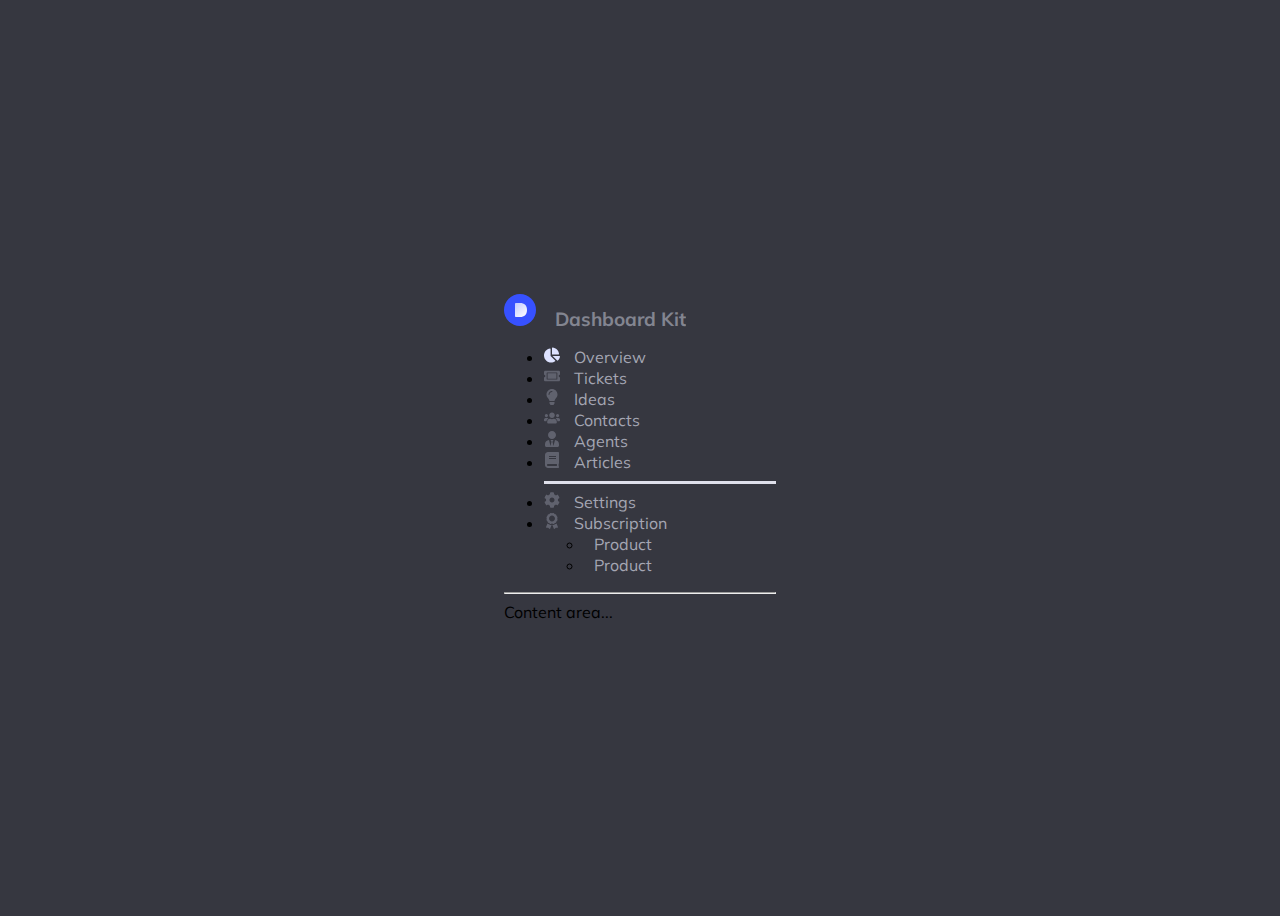
==== dashboard.html @ 832b29c3 "dashboard sidebar finished" ====
<!DOCTYPE html>
<html lang="en">
<head>
  <meta charset="UTF-8">
  <meta http-equiv="X-UA-Compatible" content="IE=edge">
  <meta name="viewport" content="width=device-width, initial-scale=1.0">
  <title>Document</title>
  <link rel="stylesheet" href="main.css">
  <link rel="stylesheet" href="style.css">
 <link
      href="https://cdn.jsdelivr.net/npm/bootstrap@5.1.3/dist/css/bootstrap.min.css"
      rel="stylesheet"
      integrity="sha384-1BmE4kWBq78iYhFldvKuhfTAU6auU8tT94WrHftjDbrCEXSU1oBoqyl2QvZ6jIW3"
      crossorigin="anonymous"
    />

</head>
<body>
 <div class="container-fluid">
    <div class="row flex-nowrap ">
        <div class="col-auto col-md-3 col-xl-2 px-sm-2 px-0 sidebar">
            <div class="d-flex flex-column align-items-center align-items-sm-start px-3 pt-2 text-white min-vh-100">
                <a href="#" class="d-flex align-items-center mb-5 text-decoration-none">
                    <img class="mx-auto d-block mt-4" src="assets/image/logomini.svg" alt="" />
                    <span class="subtitle mt-4">Dashboard Kit</span>
                </a>
                <ul class="nav nav-pills flex-column mb-sm-auto mb-0 align-items-center align-items-sm-start" id="menu">
                    <li class="nav-item mb-2">
                        <a href="#" class="nav-link align-middle px-0">
                            <img src="assets/image/1. overview.svg" alt=""> 
                            <span class="li-text ">Overview</span>
                        </a>
                    </li>
                    <li class="mb-2">
                        <a href="#" data-bs-toggle="collapse" class="nav-link px-0 align-middle">
                            <img src="assets/image/2. tickets.svg" alt=""> 
                            <span class="li-text">Tickets</span> 
                        </a>
                    <li class="mb-2">
                        <a href="#" class="nav-link px-0"> 
                            <img src="assets/image/3. ideas.svg" alt="">
                            <span class="li-text">Ideas</span>
                        </a>
                    </li>
                    <li class="mb-2">
                        <a href="#" class="nav-link px-0 align-middle">
                            <img src="assets/image/4. contacts.svg" alt="">
                            <span class="li-text">Contacts</span>
                        </a>
                    </li>
                    <li class="mb-2">
                        <a href="#submenu2" data-bs-toggle="collapse" class="nav-link px-0 align-middle ">
                            <img src="assets/image/5. agents.svg" alt="">
                            <span class="li-text">Agents</span>
                        </a>
                    </li>
                    <li class="mb-2">
                        <a href="#submenu3" data-bs-toggle="collapse" class="nav-link px-0 align-middle">
                            <img src="assets/image/6. articles.svg" alt=""> 
                            <span class="li-text">Articles</span> 
                        </a>
                            
                    </li>
                    
                        <hr width="230px;" color="#DFE0EB" size="3">
                    
                    <li class="mb-2">
                        <a href="#" class="nav-link px-0 align-middle">
                            <img src="assets/image/a_1. settings.svg" alt=""> 
                            <span class="li-text  ">Settings</span> 
                        </a>
                    </li>
                    <li class="mb-2">
                        <a href="#submenu3" data-bs-toggle="collapse" class="nav-link px-0 align-middle">
                            <img src="assets/image/a_2. subscription.svg" alt="">
                            <span class="li-text  ">Subscription</span> 
                        </a>
                        <ul class="collapse nav flex-column" id="submenu3" data-bs-parent="#menu">
                            <li class="w-100">
                                <a href="#" class="nav-link px-0"> 
                                    <span class="li-text ">Product</span> 
                                </a>
                            </li>
                            <li>
                                <a href="#" class="nav-link px-0"> 
                                    <span class="li-text ">Product</span>
                                </a>
                            </li>
                        </ul>
                    </li>
                </ul>
                <hr>
            </div>
        </div>
        <div class="col py-3">
            Content area...
        </div>
    </div>
</div>
    <script
      src="https://cdn.jsdelivr.net/npm/@popperjs/core@2.10.2/dist/umd/popper.min.js"
      integrity="sha384-7+zCNj/IqJ95wo16oMtfsKbZ9ccEh31eOz1HGyDuCQ6wgnyJNSYdrPa03rtR1zdB"
      crossorigin="anonymous"
    ></script>
    <script
      src="https://cdn.jsdelivr.net/npm/bootstrap@5.1.3/dist/js/bootstrap.min.js"
      integrity="sha384-QJHtvGhmr9XOIpI6YVutG+2QOK9T+ZnN4kzFN1RtK3zEFEIsxhlmWl5/YESvpZ13"
      crossorigin="anonymous"
    ></script>
    <script
      src="https://cdn.jsdelivr.net/npm/bootstrap@5.1.3/dist/js/bootstrap.bundle.min.js"
      integrity="sha384-ka7Sk0Gln4gmtz2MlQnikT1wXgYsOg+OMhuP+IlRH9sENBO0LRn5q+8nbTov4+1p"
      crossorigin="anonymous"
    ></script>
</body>
</html>
---- style.css ----
@import url('https://fonts.googleapis.com/css2?family=Mulish:wght@300&400&600&700&display=swap');
*{
    font-family: 'Mulish',sans-serif;
}
body{
    background-color: #363740;
    display: flex;
    align-items: center;
    justify-content: center;
    height: 100vh;
}
.container{
    width: 380px;
    height: 582px;
    border-radius: 8px;
    background-color: #FFFFFF;
    border: 1px solid #DFE0EB;
    
}
.dashboard-kit{
    font-size: 19px;
    color: #A4A6B3;
    font-weight: 700;
    line-height: 24px;
    font-style: normal;
    opacity: 0.7;
    letter-spacing: 0.4px;
}
.login-text{
    color: #252733;
    font-size: 24px;
    line-height: 40px;
    font-style: normal;
    font-weight: 700;
    letter-spacing: 0.3px;
}
.text{
    font-style: normal;
    font-weight: 400;
    font-size: 14px;
    line-height: 20px;
    color: #9FA2B4;
    letter-spacing: 0.3px;
}
.email{
    color: #9FA2B4;
    font-size: 12px;
    line-height: 15px;
    font-weight: 700;
}
#exampleInputEmail1{
    background-color: #FCFDFE;
    border: 1px solid #F0F1F7;
    border-radius: 8px;
}
#exampleInputEmail1::placeholder{
    font-size: 14px;
    line-height: 20px;
    font-weight: 400;
    color: #4B506D;
    opacity: 0.4;
}
.password{
    font-weight: 700;
    font-size: 12px;
    line-height: 15px;
    color: #9FA2B4;
}
.forgot{
    font-weight: 400;
    font-size: 10px;
    line-height: 13px;
    color: #9FA2B4;
    
}
#exampleInputPassword1{
    border: 1px solid #F0F1F7;
    background-color: #FCFDFE;
    border-radius: 8px;
    background: url('assets/image/active.svg') right no-repeat;
}
#exampleInputPassword1::placeholder{
    font-weight: 400;
    font-size: 14px;
    line-height: 20px;
    color: #4B506D;
    opacity: 0.4;
}
.btn{
    height: 48px;
    box-shadow: 0px 4px 12px rgba(55, 81, 255, 0.24);
    border-radius: 8px;
    background: #3751FF;
    color: #FFFFFF;
    font-weight: 600;
    font-size: 14px;
    line-height: 20px;
}
a{
    color: #3751FF;
    font-weight: 600;
    font-size: 14px;
    line-height: 20px;
    text-decoration: none;
}
.account-text{
    font-weight: 400;
    font-size: 14px;
    line-height: 20px;
    color: #9FA2B4;
}
.subtitle{
    font-weight: 700;
    font-size: 19px;
    line-height: 24px;
    color: #A4A6B3;
    opacity: 0.7;
    margin-left: 15px;
}
.li-text{
    font-weight: 400;
    font-size: 16px;
    line-height: 20px;
    color: #A4A6B3;
    margin-left: 10px;
}

.sidebar{
    background-color: #363740;
}
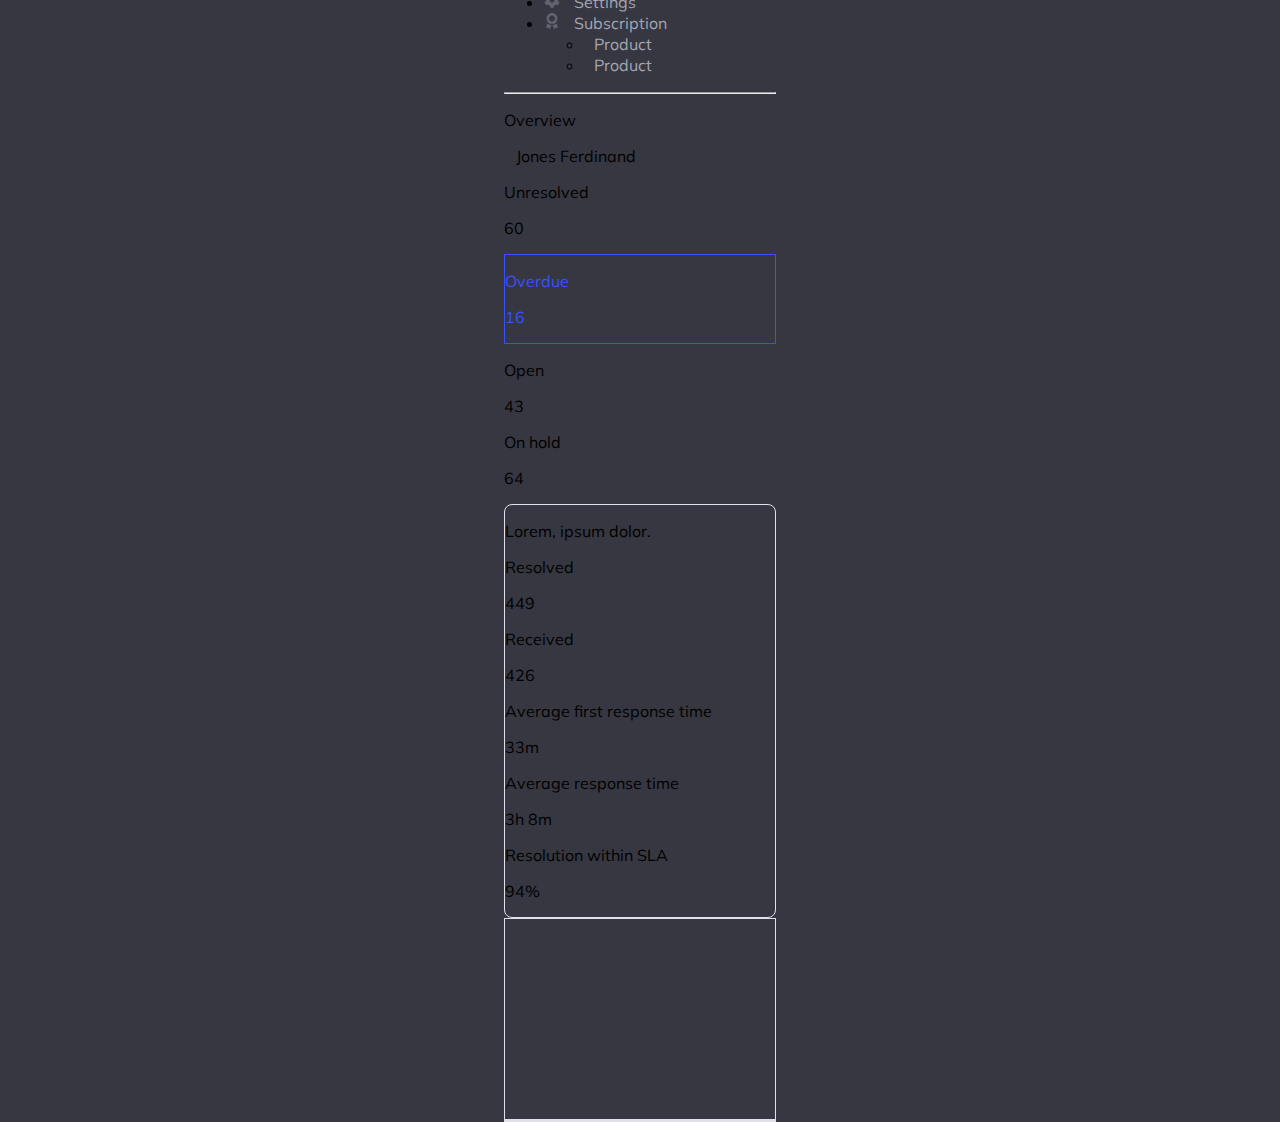
==== commit 078b8f61: "overview header and boxs finished" ====
--- a/dashboard.html
+++ b/dashboard.html
@@ -6,7 +6,6 @@
   <meta http-equiv="X-UA-Compatible" content="IE=edge">
   <meta name="viewport" content="width=device-width, initial-scale=1.0">
   <title>Document</title>
-  <link rel="stylesheet" href="main.css">
   <link rel="stylesheet" href="style.css">
  <link
       href="https://cdn.jsdelivr.net/npm/bootstrap@5.1.3/dist/css/bootstrap.min.css"
@@ -17,7 +16,7 @@
 
 </head>
 <body>
- <div class="container-fluid">
+ <div class="container-fluid h-100">
     <div class="row flex-nowrap ">
         <div class="col-auto col-md-3 col-xl-2 px-sm-2 px-0 sidebar">
             <div class="d-flex flex-column align-items-center align-items-sm-start px-3 pt-2 text-white min-vh-100">
@@ -93,8 +92,87 @@
                 <hr>
             </div>
         </div>
-        <div class="col py-3">
-            Content area...
+        <div class="col-10 px-4">
+            <div class="row mt-3 d-flex justify-content-evenly">
+                <div class="col-7 " >
+                    <p class="overview-text">Overview</p>
+
+                </div>
+                <div class="col-4 d-flex justify-content-around align-items-center" >
+                    <img src="assets/image/search.svg" alt="">
+                    <img src="assets/image/new.svg" alt="">
+                    <img src="assets/image/vertical.svg" alt="">
+                    <span class="name-text">Jones Ferdinand</span>
+                    <img src="assets/image/photo.svg" alt="">
+                </div>
+                
+            </div>
+            <div class="row mt-5">
+                <div class="col-3">
+                    <div class="box text-center">
+                        <p class=" box-text mt-4" >Unresolved</p>
+                        <p class="box-number">60</p>
+                    </div>
+                </div>
+                <div class="col-3">
+                    <div class="box text-center" style="border: 1px solid #3751FF;">
+                        <p class=" box-text mt-4" style="color: #3751FF;">Overdue</p>
+                        <p class="box-number" style="color: #3751FF;">16</p>
+                    </div>
+                </div>
+                <div class="col-3">
+                    <div class="box text-center">
+                        <p class=" box-text mt-4" >Open</p>
+                        <p class="box-number">43</p>
+                    </div>
+                </div>
+                <div class="col-3">
+                    <div class="box text-center">
+                        <p class=" box-text mt-4" >On hold</p>
+                        <p class="box-number">64</p>
+                    </div>
+                </div>
+            </div> 
+            <div class="row mt-5 mx-auto" style="border: 1px solid #DFE0EB; border-radius: 8px;">
+                <div class="col-8">
+                    <p>Lorem, ipsum dolor.</p>
+                </div>
+                <div class="col-4">
+                    <div class="row box-additional align-items-center"> 
+                        <p class="box-additional-text text-center">Resolved</p>
+                        <p class="box-additional-number text-center">449</p>
+                    </div>
+                    <div class="row box-additional">
+                        <p class="box-additional-text text-center">Received</p>
+                        <p class="box-additional-number text-center">426</p>
+                    </div>
+                    <div class="row box-additional">
+                        <p class="box-additional-text text-center">Average first response time</p>
+                        <p class="box-additional-number text-center">33m</p>
+                    </div>
+                    <div class="row box-additional">
+                        <p class="box-additional-text text-center">Average response time</p>
+                        <p class="box-additional-number text-center">3h 8m</p>
+                    </div>
+                    <div class="row box-additional">
+                        <p class="box-additional-text text-center">Resolution within SLA</p>
+                        <p class="box-additional-number text-center">94%</p>
+                    </div>
+                </div>
+            </div>
+            <div class="row d-flex justify-content-evenly">
+                <div class="col-5" style="border: 1px solid #DFE0EB; height: 200px;">
+                    <div></div>
+                    <div></div>
+                    <div></div>
+                    <div></div>
+                    <div></div>
+
+                </div>
+                <div class="col-5" style="border: 1px solid #DFE0EB;">
+
+                </div>
+            </div>
         </div>
     </div>
 </div>
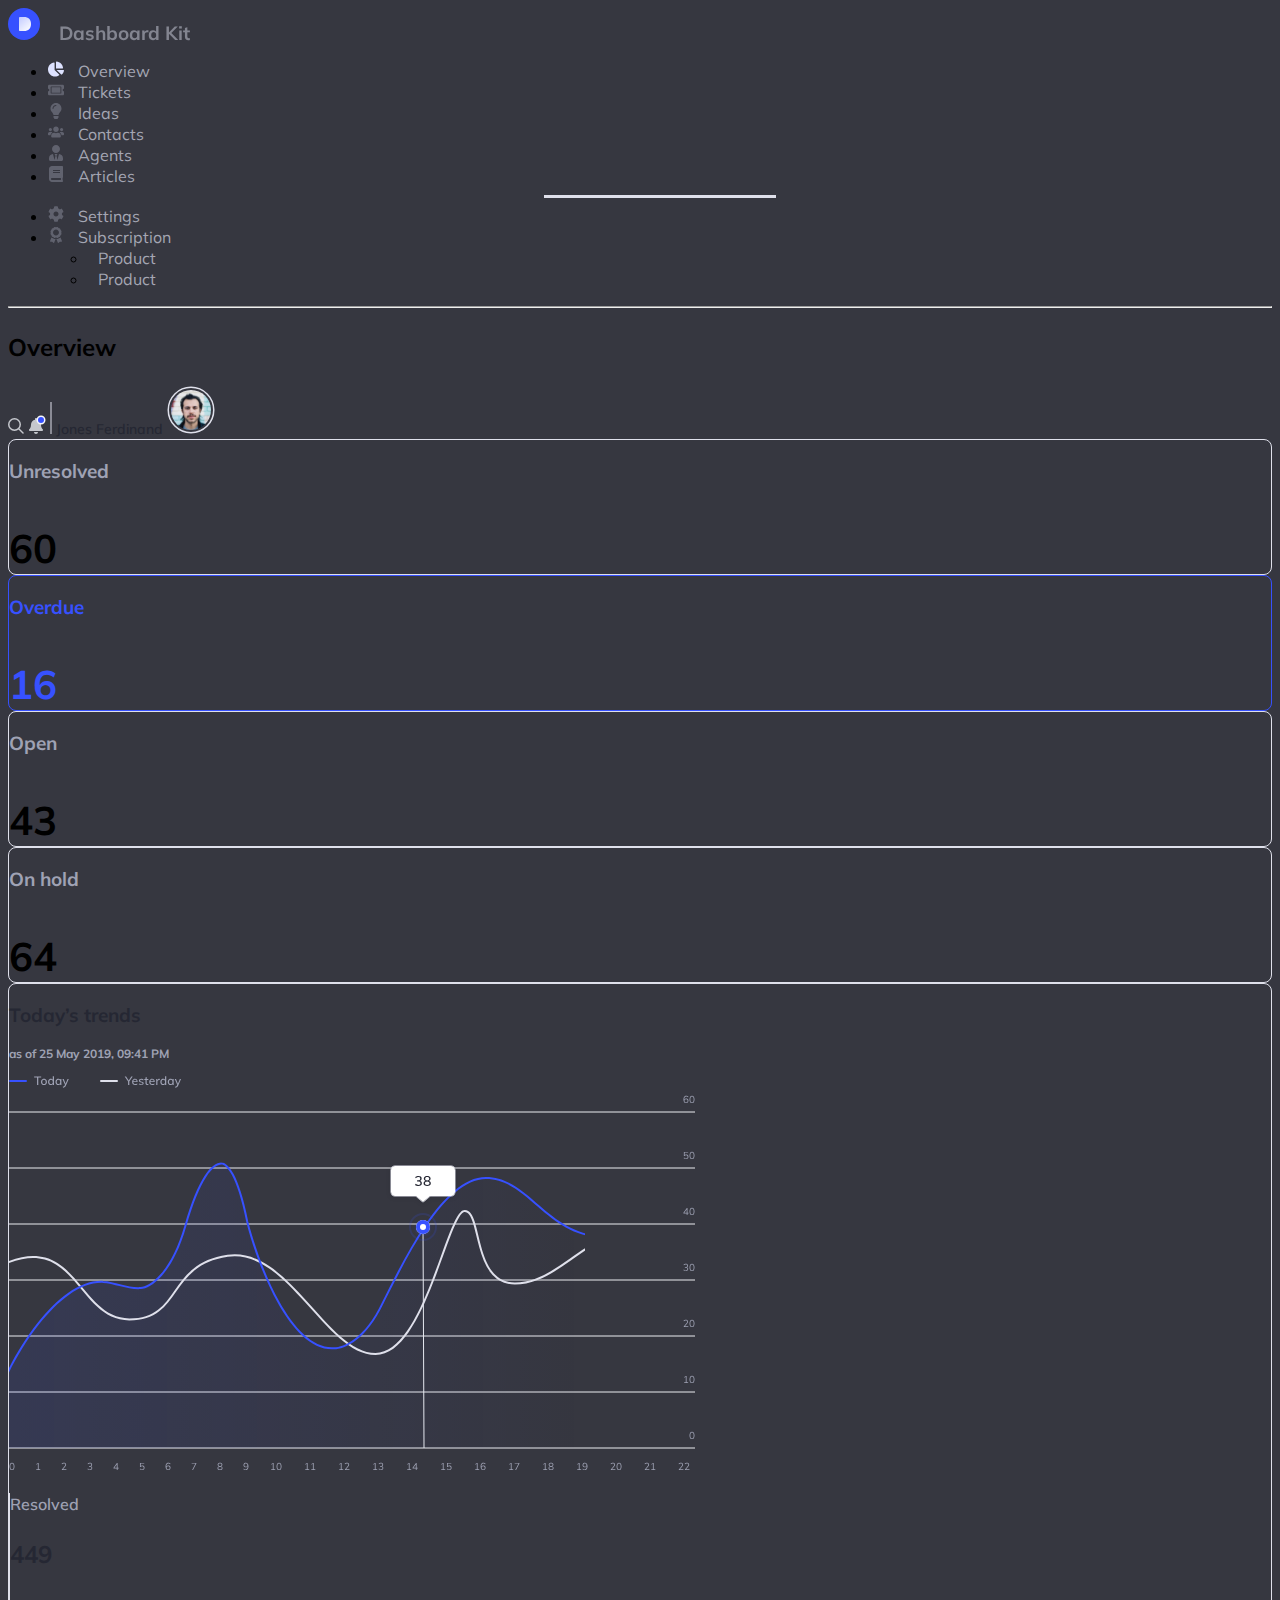
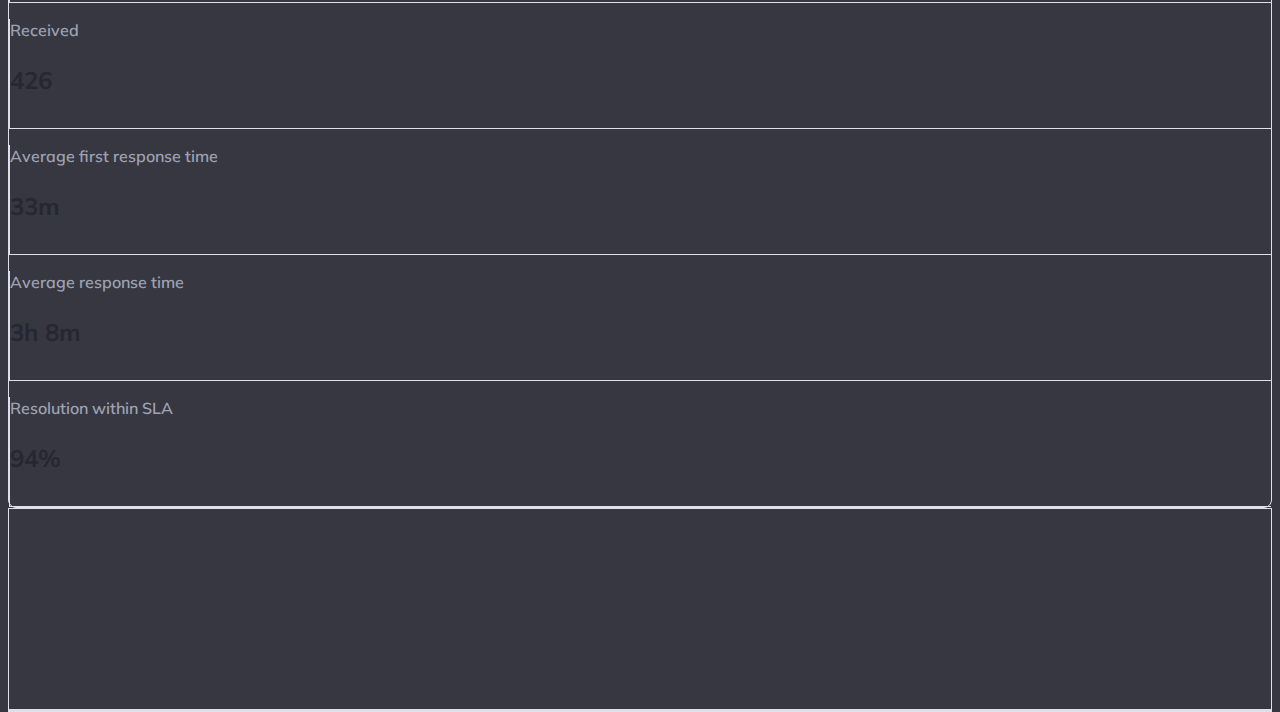
==== commit 926f594e: "home page body edited with bootstrap" ====
--- a/dashboard.html
+++ b/dashboard.html
@@ -93,12 +93,11 @@
             </div>
         </div>
         <div class="col-10 px-4">
-            <div class="row mt-3 d-flex justify-content-evenly">
-                <div class="col-7 " >
+            <div class="row mt-3 d-flex justify-content-between">
+                <div class="col-2" >
                     <p class="overview-text">Overview</p>
-
                 </div>
-                <div class="col-4 d-flex justify-content-around align-items-center" >
+                <div class="col-3 d-flex justify-content-between align-items-center">
                     <img src="assets/image/search.svg" alt="">
                     <img src="assets/image/new.svg" alt="">
                     <img src="assets/image/vertical.svg" alt="">
@@ -107,10 +106,10 @@
                 </div>
                 
             </div>
-            <div class="row mt-5">
+            <div class="row  mt-5">
                 <div class="col-3">
                     <div class="box text-center">
-                        <p class=" box-text mt-4" >Unresolved</p>
+                        <p class=" box-text mt-4">Unresolved</p>
                         <p class="box-number">60</p>
                     </div>
                 </div>
@@ -134,28 +133,33 @@
                 </div>
             </div> 
             <div class="row mt-5 mx-auto" style="border: 1px solid #DFE0EB; border-radius: 8px;">
-                <div class="col-8">
-                    <p>Lorem, ipsum dolor.</p>
+                <div class="col-9 px-4">
+                    <p class="mt-4 box-text" style="color: #252733;;">Today’s trends</p>
+                    <div class="d-flex justify-content-between">
+                        <p class="d-inline email">as of 25 May 2019, 09:41 PM</p>
+                        <img src="assets/image/graph help.svg" alt="">
+                    </div>
+                    <img class="mt-5" src="assets/image/full graph.svg" alt="">
                 </div>
-                <div class="col-4">
+                <div class="col-3">
                     <div class="row box-additional align-items-center"> 
-                        <p class="box-additional-text text-center">Resolved</p>
+                        <p class="mt-4 box-additional-text text-center">Resolved</p>
                         <p class="box-additional-number text-center">449</p>
                     </div>
                     <div class="row box-additional">
-                        <p class="box-additional-text text-center">Received</p>
+                        <p class="mt-4 box-additional-text text-center">Received</p>
                         <p class="box-additional-number text-center">426</p>
                     </div>
                     <div class="row box-additional">
-                        <p class="box-additional-text text-center">Average first response time</p>
+                        <p class="mt-4 box-additional-text text-center">Average first response time</p>
                         <p class="box-additional-number text-center">33m</p>
                     </div>
                     <div class="row box-additional">
-                        <p class="box-additional-text text-center">Average response time</p>
+                        <p class="mt-4 box-additional-text text-center">Average response time</p>
                         <p class="box-additional-number text-center">3h 8m</p>
                     </div>
                     <div class="row box-additional">
-                        <p class="box-additional-text text-center">Resolution within SLA</p>
+                        <p class="mt-4 box-additional-text text-center">Resolution within SLA</p>
                         <p class="box-additional-number text-center">94%</p>
                     </div>
                 </div>
--- a/style.css
+++ b/style.css
@@ -4,18 +4,13 @@
 }
 body{
     background-color: #363740;
-    display: flex;
-    align-items: center;
-    justify-content: center;
     height: 100vh;
 }
 .container{
-    width: 380px;
     height: 582px;
     border-radius: 8px;
     background-color: #FFFFFF;
     border: 1px solid #DFE0EB;
-    
 }
 .dashboard-kit{
     font-size: 19px;
@@ -127,4 +122,48 @@
 
 .sidebar{
     background-color: #363740;
+}
+.overview-text{
+    font-weight: 700;
+    font-size: 24px;
+    line-height: 30px;
+}
+.name-text{
+    font-weight: 600;
+    font-size: 14px;
+    line-height: 20px;
+    color: #252733;
+}
+.box{
+    height: 134px;
+    border: 1px solid #DFE0EB;
+    border-radius: 8px;
+}
+.box-text{
+    font-weight: 700;
+    font-size: 19px;
+    line-height: 24px;
+    color: #9FA2B4;
+}
+.box-number{
+    font-weight: 700;
+    font-size: 40px;
+    line-height: 50px;
+}
+.box-additional{
+    height: 109px;
+    border-bottom: 1px solid #DFE0EB;
+    border-left: 1px solid #DFE0EB;
+}
+.box-additional-text{
+    font-weight: 600;
+    font-size: 16px;
+    line-height: 22px;
+    color: #9FA2B4;
+}
+.box-additional-number{
+    font-weight: 700;
+    font-size: 24px;
+    line-height: 30px;
+    color: #252733;
 }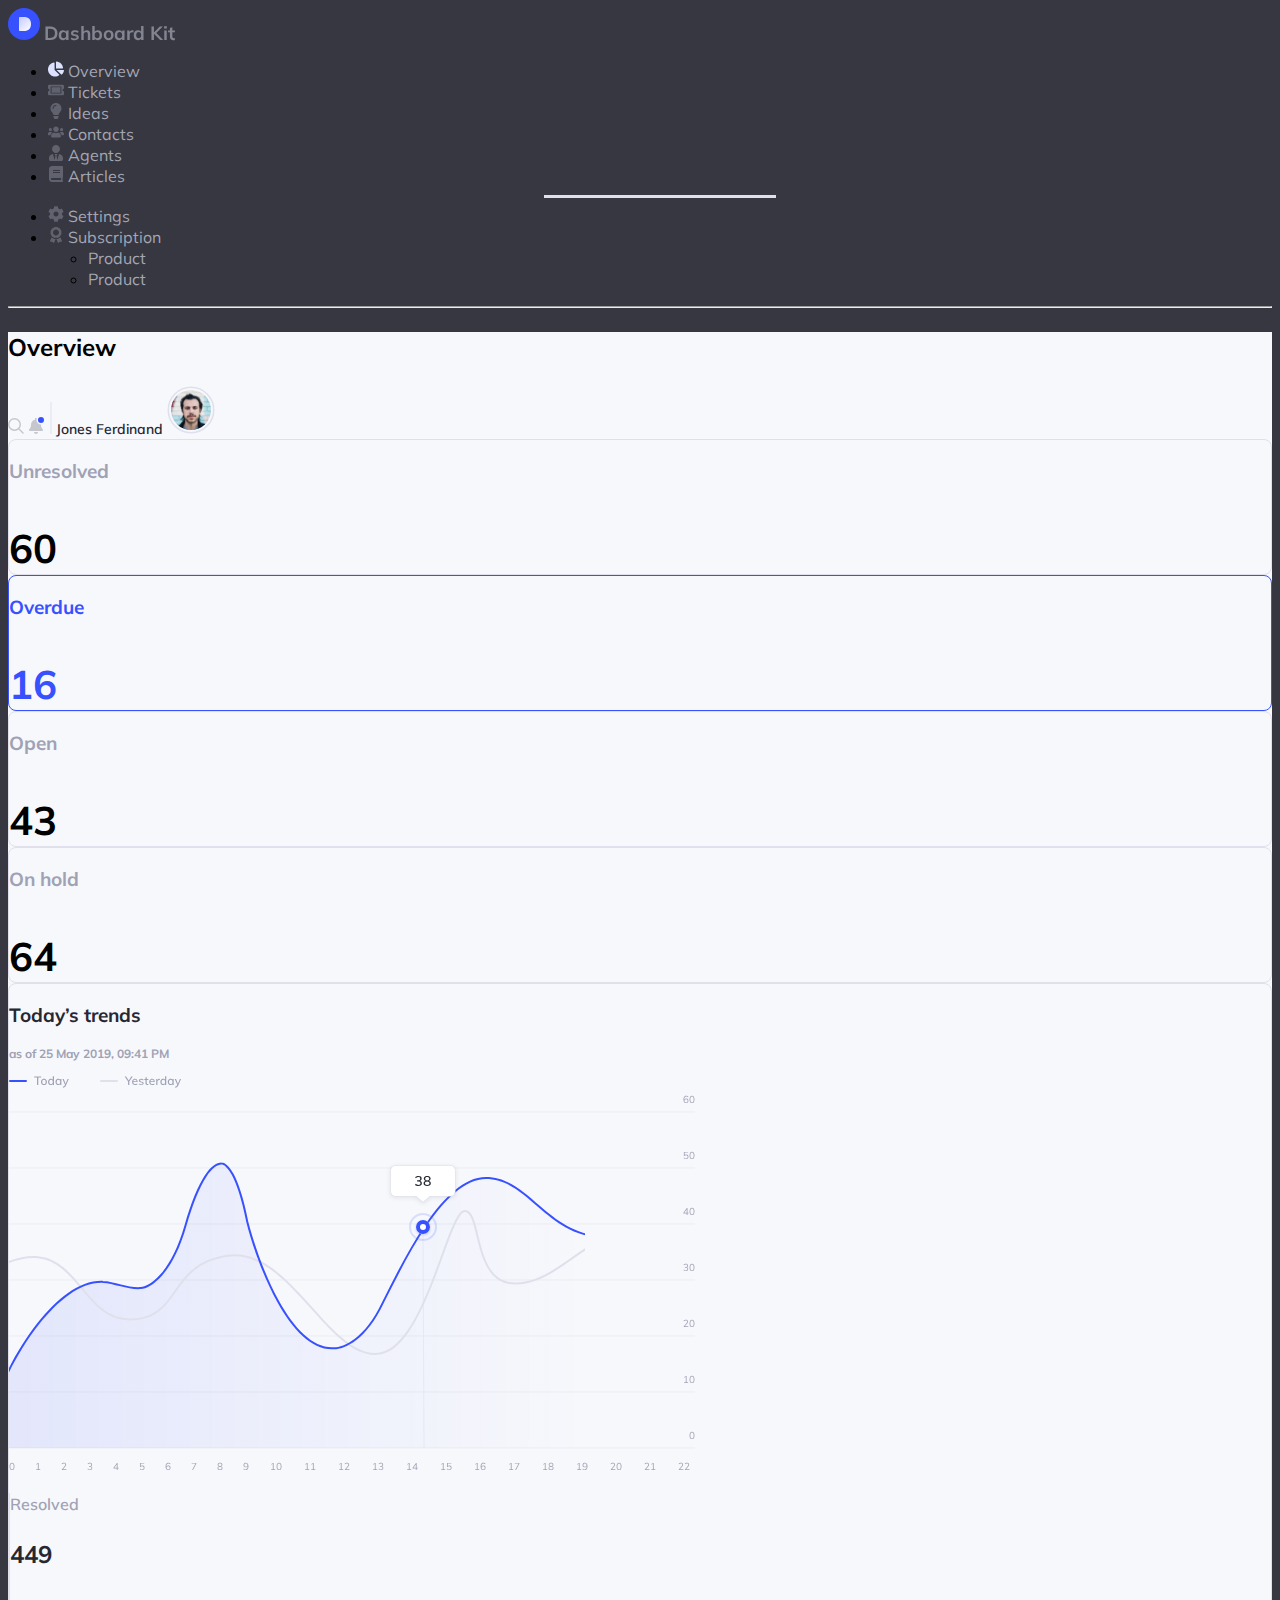
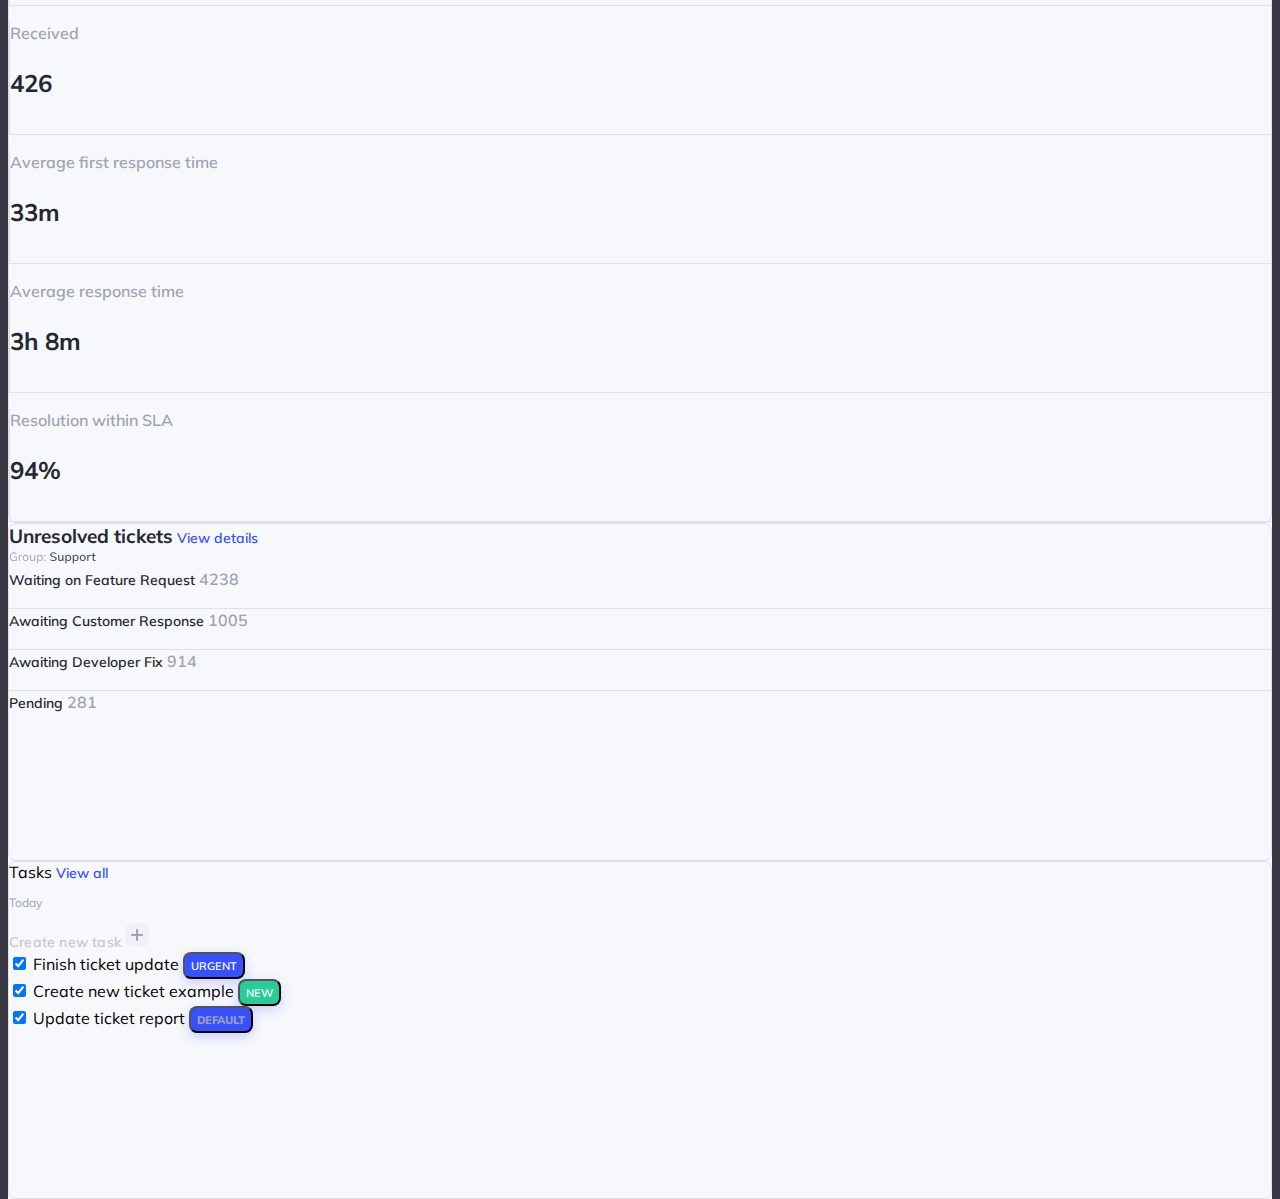
==== commit 53f1a748: "dashboard page finished" ====
--- a/dashboard.html
+++ b/dashboard.html
@@ -22,42 +22,42 @@
             <div class="d-flex flex-column align-items-center align-items-sm-start px-3 pt-2 text-white min-vh-100">
                 <a href="#" class="d-flex align-items-center mb-5 text-decoration-none">
                     <img class="mx-auto d-block mt-4" src="assets/image/logomini.svg" alt="" />
-                    <span class="subtitle mt-4">Dashboard Kit</span>
+                    <span class="subtitle ms-2 mt-4">Dashboard Kit</span>
                 </a>
                 <ul class="nav nav-pills flex-column mb-sm-auto mb-0 align-items-center align-items-sm-start" id="menu">
                     <li class="nav-item mb-2">
                         <a href="#" class="nav-link align-middle px-0">
                             <img src="assets/image/1. overview.svg" alt=""> 
-                            <span class="li-text ">Overview</span>
+                            <span class="li-text ms-2">Overview</span>
                         </a>
                     </li>
                     <li class="mb-2">
                         <a href="#" data-bs-toggle="collapse" class="nav-link px-0 align-middle">
                             <img src="assets/image/2. tickets.svg" alt=""> 
-                            <span class="li-text">Tickets</span> 
+                            <span class="li-text ms-2">Tickets</span> 
                         </a>
                     <li class="mb-2">
                         <a href="#" class="nav-link px-0"> 
                             <img src="assets/image/3. ideas.svg" alt="">
-                            <span class="li-text">Ideas</span>
+                            <span class="li-text ms-2">Ideas</span>
                         </a>
                     </li>
                     <li class="mb-2">
                         <a href="#" class="nav-link px-0 align-middle">
                             <img src="assets/image/4. contacts.svg" alt="">
-                            <span class="li-text">Contacts</span>
+                            <span class="li-text ms-2">Contacts</span>
                         </a>
                     </li>
                     <li class="mb-2">
                         <a href="#submenu2" data-bs-toggle="collapse" class="nav-link px-0 align-middle ">
                             <img src="assets/image/5. agents.svg" alt="">
-                            <span class="li-text">Agents</span>
+                            <span class="li-text ms-2">Agents</span>
                         </a>
                     </li>
                     <li class="mb-2">
                         <a href="#submenu3" data-bs-toggle="collapse" class="nav-link px-0 align-middle">
                             <img src="assets/image/6. articles.svg" alt=""> 
-                            <span class="li-text">Articles</span> 
+                            <span class="li-text ms-2">Articles</span> 
                         </a>
                             
                     </li>
@@ -67,23 +67,23 @@
                     <li class="mb-2">
                         <a href="#" class="nav-link px-0 align-middle">
                             <img src="assets/image/a_1. settings.svg" alt=""> 
-                            <span class="li-text  ">Settings</span> 
+                            <span class="li-text ms-2 ">Settings</span> 
                         </a>
                     </li>
                     <li class="mb-2">
                         <a href="#submenu3" data-bs-toggle="collapse" class="nav-link px-0 align-middle">
                             <img src="assets/image/a_2. subscription.svg" alt="">
-                            <span class="li-text  ">Subscription</span> 
+                            <span class="li-text  ms-2">Subscription</span> 
                         </a>
                         <ul class="collapse nav flex-column" id="submenu3" data-bs-parent="#menu">
                             <li class="w-100">
                                 <a href="#" class="nav-link px-0"> 
-                                    <span class="li-text ">Product</span> 
+                                    <span class="li-text ms-2">Product</span> 
                                 </a>
                             </li>
                             <li>
                                 <a href="#" class="nav-link px-0"> 
-                                    <span class="li-text ">Product</span>
+                                    <span class="li-text ms-2">Product</span>
                                 </a>
                             </li>
                         </ul>
@@ -92,7 +92,7 @@
                 <hr>
             </div>
         </div>
-        <div class="col-10 px-4">
+        <div class="col-10 px-4" style="background-color:#F7F8FC;">
             <div class="row mt-3 d-flex justify-content-between">
                 <div class="col-2" >
                     <p class="overview-text">Overview</p>
@@ -106,40 +106,40 @@
                 </div>
                 
             </div>
-            <div class="row  mt-5">
-                <div class="col-3">
-                    <div class="box text-center">
+            <div class="row mt-5 px-3 d-flex justify-content-between">
+                <div class="col-2 box bg-white">
+                    <div class=" text-center">
                         <p class=" box-text mt-4">Unresolved</p>
                         <p class="box-number">60</p>
                     </div>
                 </div>
-                <div class="col-3">
-                    <div class="box text-center" style="border: 1px solid #3751FF;">
+                <div class="col-2 box bg-white" style="border: 1px solid #3751FF;">
+                    <div class=" text-center">
                         <p class=" box-text mt-4" style="color: #3751FF;">Overdue</p>
                         <p class="box-number" style="color: #3751FF;">16</p>
                     </div>
                 </div>
-                <div class="col-3">
-                    <div class="box text-center">
+                <div class="col-2 box bg-white">
+                    <div class=" text-center">
                         <p class=" box-text mt-4" >Open</p>
                         <p class="box-number">43</p>
                     </div>
                 </div>
-                <div class="col-3">
-                    <div class="box text-center">
-                        <p class=" box-text mt-4" >On hold</p>
+                <div class="col-2 box bg-white">
+                    <div class=" text-center">
+                        <p class=" box-text mt-4">On hold</p>
                         <p class="box-number">64</p>
                     </div>
                 </div>
             </div> 
-            <div class="row mt-5 mx-auto" style="border: 1px solid #DFE0EB; border-radius: 8px;">
+            <div class="row mt-5 mx-auto bg-white" style="border: 1px solid #DFE0EB; border-radius: 8px;">
                 <div class="col-9 px-4">
-                    <p class="mt-4 box-text" style="color: #252733;;">Today’s trends</p>
+                    <p class="mt-4 box-text" style="color: #252733;">Today’s trends</p>
                     <div class="d-flex justify-content-between">
                         <p class="d-inline email">as of 25 May 2019, 09:41 PM</p>
                         <img src="assets/image/graph help.svg" alt="">
                     </div>
-                    <img class="mt-5" src="assets/image/full graph.svg" alt="">
+                    <img class="col-11 mt-4" src="assets/image/full graph.svg" alt="">
                 </div>
                 <div class="col-3">
                     <div class="row box-additional align-items-center"> 
@@ -164,17 +164,75 @@
                     </div>
                 </div>
             </div>
-            <div class="row d-flex justify-content-evenly">
-                <div class="col-5" style="border: 1px solid #DFE0EB; height: 200px;">
-                    <div></div>
-                    <div></div>
-                    <div></div>
-                    <div></div>
-                    <div></div>
+            <div class="row mt-4 px-2 my-3" >
+                <div class="col mx-2 bg-white" style="height: 336px; border: 1px solid #DFE0EB; border-radius: 8px;">
+                    <div class="d-flex justify-content-between mt-3">
+                        <span class="box-text" style="color: #252733;">Unresolved tickets</span>
+                        <span class="name-text" style="color: #3751FF;">View details</span>
+                    </div>
+                    <img class="mt-2" src="assets/image/Group_ Support.svg" alt="">
+                    <div class="d-flex justify-content-between mt-5" style="border-bottom: 1px solid #DFE0EB; height: 40px;">
+                        <span class="name-text">Waiting on Feature Request</span>
+                        <span class="box-additional-text">4238</span>
+                    </div>
+                    <div class="d-flex justify-content-between mt-3" style="border-bottom: 1px solid #DFE0EB; height: 40px;">
+                        <span class="name-text">Awaiting Customer Response</span>
+                        <span class="box-additional-text">1005</span>
+                    </div>
+                    <div class="d-flex justify-content-between mt-3" style="border-bottom: 1px solid #DFE0EB; height: 40px;">
+                        <span class="name-text">Awaiting Developer Fix</span>
+                        <span class="box-additional-text">914</span>
+                    </div>
+                    <div class="d-flex justify-content-between mt-3" style=" height: 40px;">
+                        <span class="name-text">Pending</span>
+                        <span class="box-additional-text">281</span>
+                    </div>
 
                 </div>
-                <div class="col-5" style="border: 1px solid #DFE0EB;">
-
+                <div class="col mx-2 bg-white" style="height: 336px; border: 1px solid #DFE0EB; border-radius: 8px;">
+                    <div class="mx-4 mt-4 d-flex justify-content-between">
+                        <span class="card-title">Tasks</span>
+                        <a href="#">View all</a> 
+                    </div>
+                    <p style="font-weight: 400;font-size: 12px;line-height: 16px;letter-spacing: 0.1px;color: #9FA2B4;" class="mx-4">Today</p>
+                  <div class="tasks-card d-flex justify-content-between px-4 ">
+                      <span class="tasks-title py-3">Create new task</span>
+                      <img src="assets/image/inactive.svg" alt="">
+                  </div>
+                  <div class="a border-top ">
+                  <div class="checkbox-text px-4 mt-4 mb-2">
+                  <div class="form-check ">
+                  <input class="form-check-input" type="checkbox" value="" id="flexCheckChecked" checked>
+                  <label class="form-check-label d-flex justify-content-between" for="flexCheckChecked">Finish ticket update
+                       <button type="button" class="btn btn-warning btn-sm px-3" style="height: 27px; color:#ffffff;border-radius: 8px; font-size: 11px;">URGENT</button>
+                  </label>  
+                  </div>
+                 </div>
+                  </div>
+      
+                     <div class="a border-top ">
+                  <div class="checkbox-text px-4 mt-4 mb-2 ">
+                  <div class="form-check ">
+                  <input class="form-check-input" type="checkbox" value="" id="flexCheckChecked" checked>
+                  <label class="form-check-label d-flex justify-content-between" for="flexCheckChecked">Create new ticket example
+                       <button type="button" class="btn btn-sm px-3" style="height: 27px; color:#ffffff;border-radius: 8px; background-color:#29CC97; font-size: 11px;">NEW</button>
+                  </label>  
+                  </div>
+                 </div>
+                  </div>
+      
+      
+                     <div class="a border-top ">
+                  <div class="checkbox-text px-4 mt-4 ">
+                  <div class="form-check ">
+                  <input class="form-check-input" type="checkbox" value="" id="flexCheckChecked" checked>
+                  <label class="form-check-label d-flex justify-content-between" for="flexCheckChecked">Update ticket report
+                       <button type="button" class="btn btn-light btn-sm px-3" style="height:27px; color:#9FA2B4;border-radius: 8px; font-size: 11px; font-weight: 800;">DEFAULT</button>
+                  </label>  
+                  </div>
+                 </div>
+                  </div>
+                   
                 </div>
             </div>
         </div>
--- a/style.css
+++ b/style.css
@@ -110,14 +110,12 @@
     line-height: 24px;
     color: #A4A6B3;
     opacity: 0.7;
-    margin-left: 15px;
 }
 .li-text{
     font-weight: 400;
     font-size: 16px;
     line-height: 20px;
     color: #A4A6B3;
-    margin-left: 10px;
 }
 
 .sidebar{
@@ -151,7 +149,7 @@
     line-height: 50px;
 }
 .box-additional{
-    height: 109px;
+    height: 112px;
     border-bottom: 1px solid #DFE0EB;
     border-left: 1px solid #DFE0EB;
 }
@@ -166,4 +164,17 @@
     font-size: 24px;
     line-height: 30px;
     color: #252733;
-}+}
+.today-text{
+    font-weight: 400;
+    font-size: 12px;
+    line-height: 16px;
+    color: #9FA2B4;
+}
+.tasks-title{
+    font-weight: 600;
+    font-size: 14px;
+    line-height: 20px;
+    letter-spacing: 0.2px;
+    color: #C5C7CD;
+  }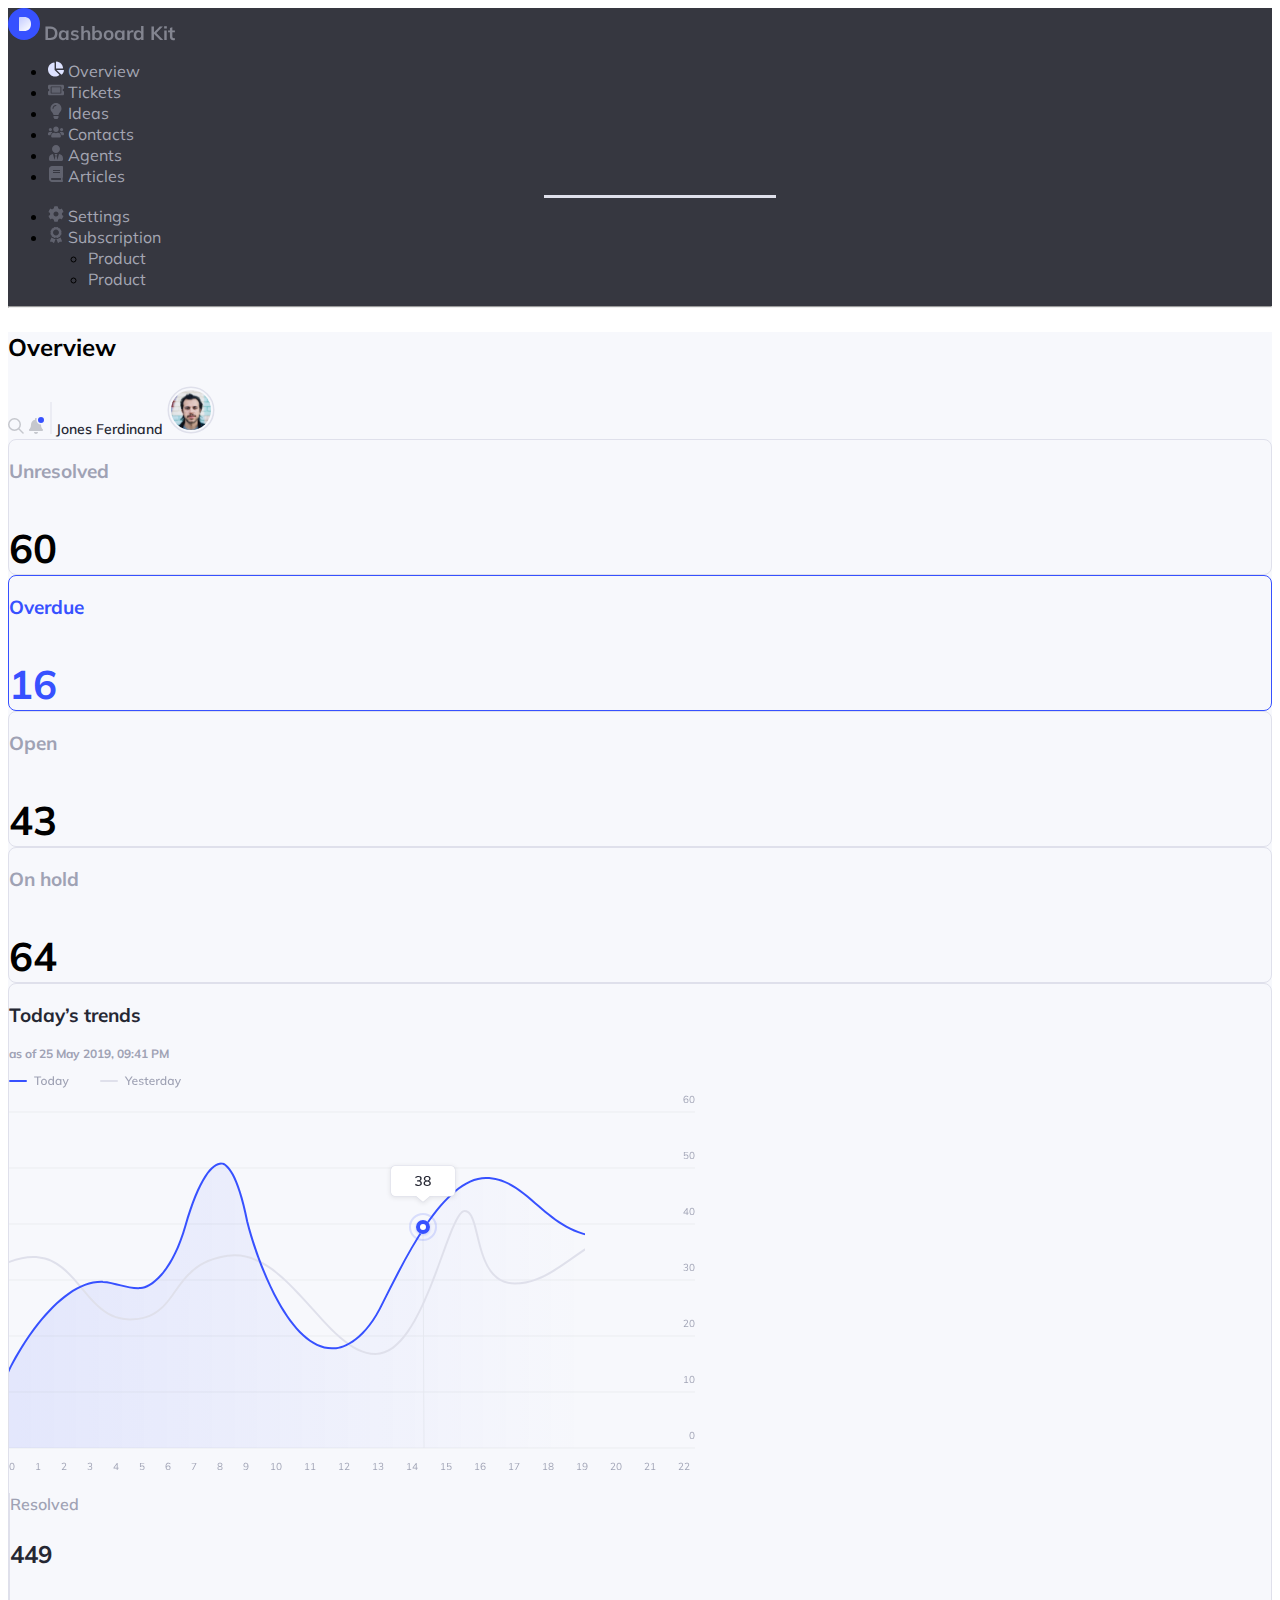
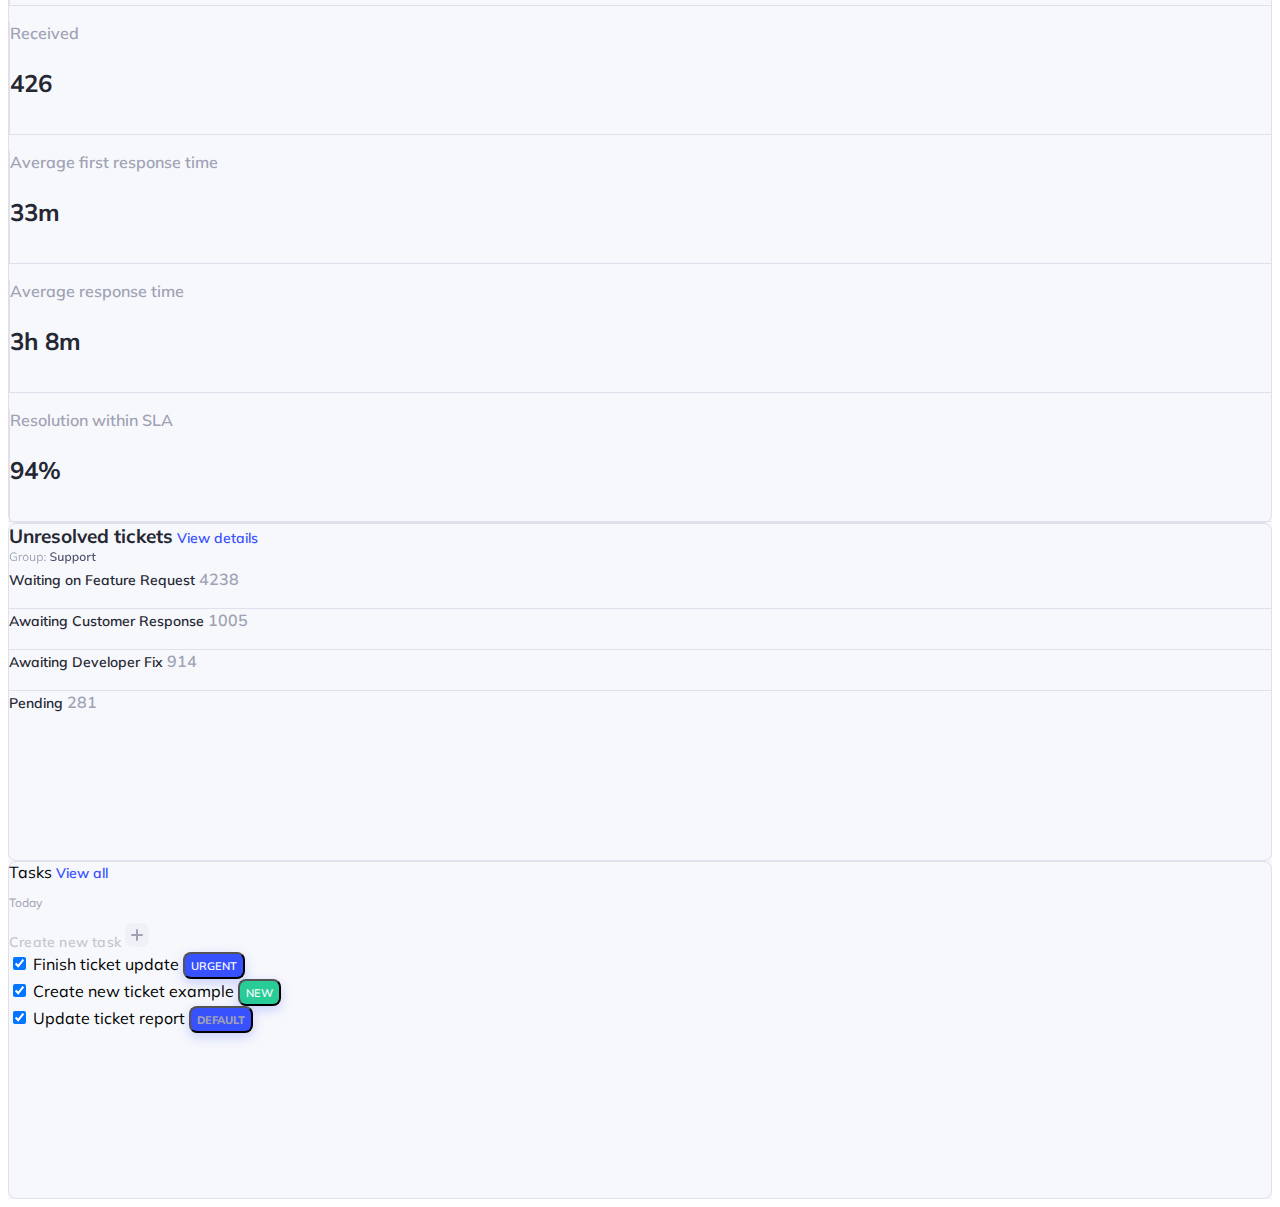
==== commit c6fb630b: "ticket page finished" ====
--- a/dashboard.html
+++ b/dashboard.html
@@ -28,13 +28,13 @@
                     <li class="nav-item mb-2">
                         <a href="#" class="nav-link align-middle px-0">
                             <img src="assets/image/1. overview.svg" alt=""> 
-                            <span class="li-text ms-2">Overview</span>
+                            <span class="li-text ms-2" onClick="location.href='dashboard.html'">Overview</span>
                         </a>
                     </li>
                     <li class="mb-2">
                         <a href="#" data-bs-toggle="collapse" class="nav-link px-0 align-middle">
                             <img src="assets/image/2. tickets.svg" alt=""> 
-                            <span class="li-text ms-2">Tickets</span> 
+                            <span class="li-text ms-2" onClick="location.href='ticket.html'">Tickets</span> 
                         </a>
                     <li class="mb-2">
                         <a href="#" class="nav-link px-0"> 
@@ -164,7 +164,7 @@
                     </div>
                 </div>
             </div>
-            <div class="row mt-4 px-2 my-3" >
+            <div class="row mt-4 px-2 my-3">
                 <div class="col mx-2 bg-white" style="height: 336px; border: 1px solid #DFE0EB; border-radius: 8px;">
                     <div class="d-flex justify-content-between mt-3">
                         <span class="box-text" style="color: #252733;">Unresolved tickets</span>
--- a/style.css
+++ b/style.css
@@ -2,8 +2,11 @@
 *{
     font-family: 'Mulish',sans-serif;
 }
-body{
+.loginBody{
     background-color: #363740;
+    display: flex;
+    align-items: center;
+    justify-content: center;
     height: 100vh;
 }
 .container{
@@ -177,4 +180,32 @@
     line-height: 20px;
     letter-spacing: 0.2px;
     color: #C5C7CD;
+  }
+  .ticket-text{
+    font-weight: 700;
+    font-size: 19px;
+    line-height: 24px;
+    color: #252733;
+  }
+  .ticket-text{
+    font-weight: 700;
+    font-size: 19px;
+    line-height: 24px;
+    letter-spacing: 0.4px;
+    color: #252733;
+  }
+  .customer{
+    font-weight: 400;
+    font-size: 12px;
+    line-height: 16px;
+    letter-spacing: 0.1px;
+    color: #C5C7CD;
+  }
+  
+  .man-title{
+    font-weight: 600;
+    font-size: 14px;
+    line-height: 20px;
+    letter-spacing: 0.2px;
+    color: #252733;
   }